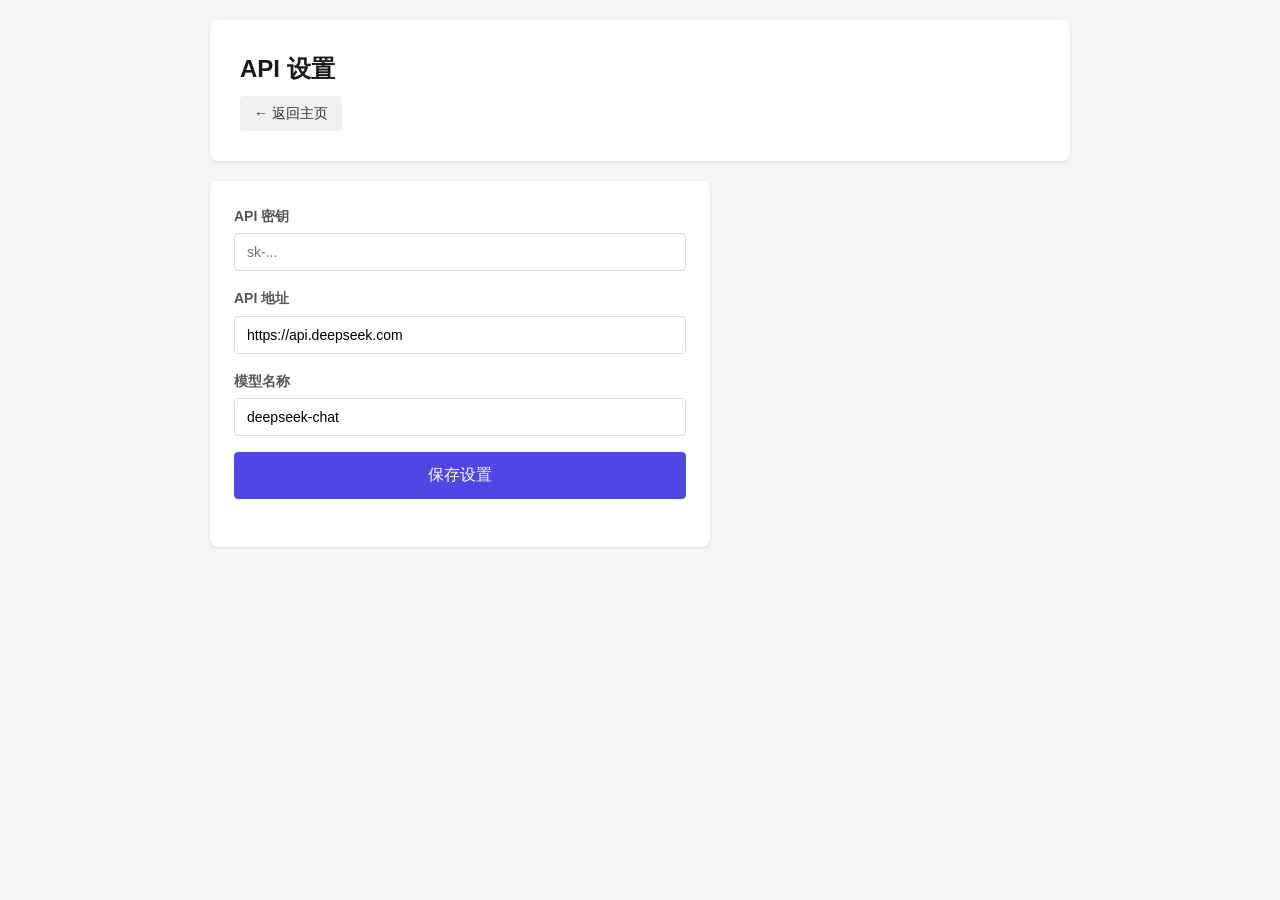
==== templates/settings.html @ 2b5af02e "修复: 完善项目安全性，重建丢失的前端文件 - 新增 templates/index.html, settings.html (原仓库缺失) - 新增 static/app.js, style.css" ====
<!DOCTYPE html>
<html lang="zh-CN">
<head>
    <meta charset="UTF-8">
    <meta name="viewport" content="width=device-width, initial-scale=1.0">
    <title>API 设置 - AI 文献总结器</title>
    <link rel="stylesheet" href="/static/style.css">
</head>
<body>
    <div class="container">
        <header>
            <h1>API 设置</h1>
            <a href="/" class="btn-link">← 返回主页</a>
        </header>

        <section class="settings-form">
            <div class="input-group">
                <label>API 密钥</label>
                <input type="password" id="apiKey" placeholder="sk-...">
            </div>
            <div class="input-group">
                <label>API 地址</label>
                <input type="text" id="apiUrl" value="https://api.deepseek.com" placeholder="https://api.deepseek.com">
            </div>
            <div class="input-group">
                <label>模型名称</label>
                <input type="text" id="modelName" value="deepseek-chat" placeholder="deepseek-chat">
            </div>
            <button id="btnSave" class="btn-primary">保存设置</button>
            <div id="saveResult" class="result-hint"></div>
        </section>
    </div>

    <script src="/static/app.js"></script>
</body>
</html>
---- static/style.css ----
* {
    margin: 0;
    padding: 0;
    box-sizing: border-box;
}

body {
    font-family: -apple-system, BlinkMacSystemFont, "Segoe UI", "Microsoft YaHei", sans-serif;
    background: #f5f5f5;
    color: #333;
    line-height: 1.6;
}

.container {
    max-width: 900px;
    margin: 0 auto;
    padding: 20px;
}

header {
    background: white;
    padding: 30px;
    border-radius: 8px;
    margin-bottom: 20px;
    box-shadow: 0 1px 3px rgba(0,0,0,0.1);
}

header h1 {
    font-size: 24px;
    margin-bottom: 8px;
    color: #1a1a1a;
}

header p {
    color: #666;
    margin-bottom: 12px;
}

.btn-link {
    display: inline-block;
    padding: 6px 14px;
    background: #f0f0f0;
    border-radius: 4px;
    text-decoration: none;
    color: #333;
    font-size: 14px;
}

.btn-link:hover {
    background: #e0e0e0;
}

section {
    background: white;
    padding: 24px;
    border-radius: 8px;
    margin-bottom: 20px;
    box-shadow: 0 1px 3px rgba(0,0,0,0.1);
}

.input-group {
    margin-bottom: 16px;
}

.input-group label {
    display: block;
    margin-bottom: 6px;
    font-weight: 600;
    font-size: 14px;
    color: #555;
}

.input-group input {
    width: 100%;
    padding: 10px 12px;
    border: 1px solid #ddd;
    border-radius: 4px;
    font-size: 14px;
}

.input-group input:focus {
    outline: none;
    border-color: #4f46e5;
    box-shadow: 0 0 0 3px rgba(79,70,229,0.1);
}

button {
    padding: 10px 20px;
    border: 1px solid #ddd;
    border-radius: 4px;
    font-size: 14px;
    cursor: pointer;
    background: #f8f8f8;
}

button:hover {
    background: #eee;
}

.btn-primary {
    background: #4f46e5;
    color: white;
    border-color: #4f46e5;
}

.btn-primary:hover {
    background: #4338ca;
}

.btn-primary:disabled {
    background: #bbb;
    border-color: #bbb;
    cursor: not-allowed;
}

.controls .btn-primary {
    margin-top: 12px;
    width: 100%;
    padding: 12px;
    font-size: 16px;
}

.result-hint {
    margin-top: 8px;
    padding: 8px 12px;
    border-radius: 4px;
    font-size: 13px;
}

.result-hint.success {
    background: #ecfdf5;
    color: #065f46;
}

.result-hint.error {
    background: #fef2f2;
    color: #991b1b;
}

.progress {
    margin-top: 16px;
    height: 8px;
    background: #e5e7eb;
    border-radius: 4px;
    overflow: hidden;
}

.progress-fill {
    height: 100%;
    background: #4f46e5;
    border-radius: 4px;
    transition: width 0.3s;
}

.progress-text {
    margin-top: 8px;
    font-size: 13px;
    color: #666;
    text-align: center;
}

.results-header {
    display: flex;
    justify-content: space-between;
    align-items: center;
    margin-bottom: 16px;
}

.results-header h2 {
    font-size: 18px;
}

.table-wrapper {
    overflow-x: auto;
}

table {
    width: 100%;
    border-collapse: collapse;
    font-size: 13px;
}

th, td {
    padding: 10px 12px;
    text-align: left;
    border-bottom: 1px solid #eee;
}

th {
    background: #f9fafb;
    font-weight: 600;
    color: #555;
    white-space: nowrap;
}

tr:hover {
    background: #f9fafb;
}

td {
    max-width: 200px;
    overflow: hidden;
    text-overflow: ellipsis;
    white-space: nowrap;
    cursor: pointer;
}

td.status-ok {
    color: #059669;
}

td.status-fail {
    color: #dc2626;
}

.detail-panel {
    margin-top: 16px;
    padding: 20px;
    background: #f9fafb;
    border-radius: 4px;
    font-size: 14px;
    display: none;
}

.detail-panel.show {
    display: block;
}

.detail-panel h3 {
    margin-bottom: 12px;
    font-size: 16px;
}

.detail-panel .field {
    margin-bottom: 10px;
}

.detail-panel .field-label {
    font-weight: 600;
    color: #555;
    margin-bottom: 2px;
}

.detail-panel .field-value {
    color: #333;
}

.settings-form {
    max-width: 500px;
}

.settings-form .btn-primary {
    width: 100%;
    padding: 12px;
    font-size: 16px;
}

@media (max-width: 640px) {
    .container {
        padding: 10px;
    }
    header {
        padding: 20px;
    }
    th, td {
        padding: 6px 8px;
        font-size: 12px;
    }
}
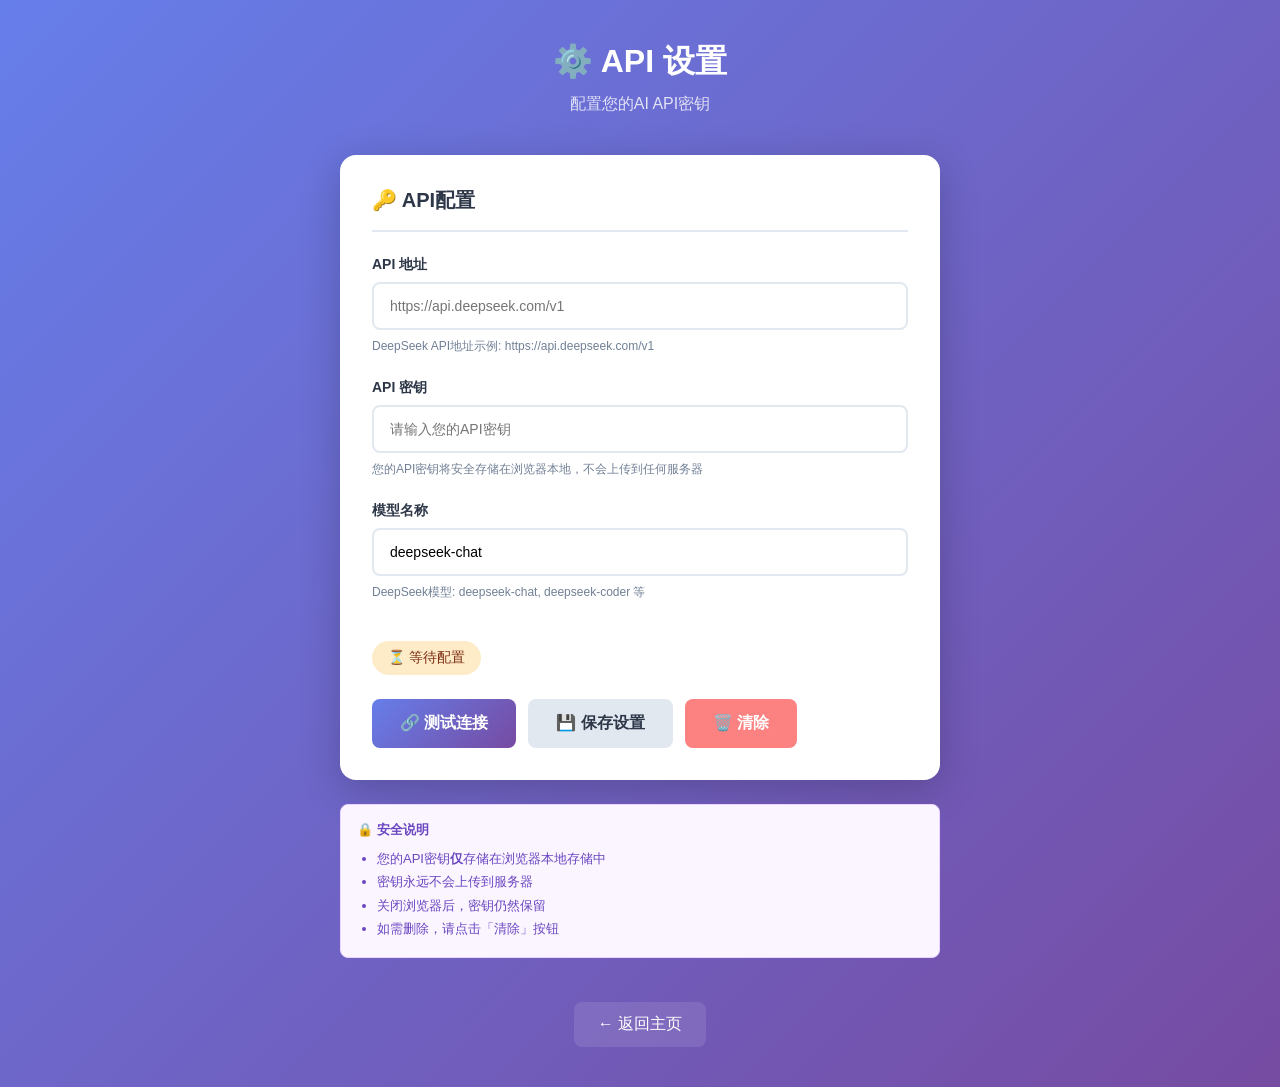
==== commit 1617927e: "美化: 升级UI为紫色渐变毛玻璃风格 - 升级配色: 紫色渐变背景 + 毛玻璃导航栏 - 新增Toast消息提示（底部滑入动画） - 新增详情弹窗（含调试信息切换） - 新增API连接测试按钮 - 新" ====
--- a/templates/settings.html
+++ b/templates/settings.html
@@ -3,32 +3,60 @@
 <head>
     <meta charset="UTF-8">
     <meta name="viewport" content="width=device-width, initial-scale=1.0">
-    <title>API 设置 - AI 文献总结器</title>
+    <title>设置 - 文献浏览器</title>
     <link rel="stylesheet" href="/static/style.css">
 </head>
-<body>
-    <div class="container">
-        <header>
-            <h1>API 设置</h1>
-            <a href="/" class="btn-link">← 返回主页</a>
-        </header>
+<body style="padding: 40px 20px;">
+    <div class="settings-container">
+        <div class="settings-header">
+            <h1>⚙️ API 设置</h1>
+            <p>配置您的AI API密钥</p>
+        </div>
 
-        <section class="settings-form">
-            <div class="input-group">
-                <label>API 密钥</label>
-                <input type="password" id="apiKey" placeholder="sk-...">
+        <div class="card">
+            <h2 style="color:#2d3748;font-size:20px;margin-bottom:24px;padding-bottom:16px;border-bottom:2px solid #e2e8f0;">🔑 API配置</h2>
+
+            <div class="form-group">
+                <label for="apiUrl">API 地址</label>
+                <input type="text" id="apiUrl" placeholder="https://api.deepseek.com/v1">
+                <div class="hint">DeepSeek API地址示例: https://api.deepseek.com/v1</div>
             </div>
-            <div class="input-group">
-                <label>API 地址</label>
-                <input type="text" id="apiUrl" value="https://api.deepseek.com" placeholder="https://api.deepseek.com">
+
+            <div class="form-group">
+                <label for="apiKey">API 密钥</label>
+                <input type="password" id="apiKey" placeholder="请输入您的API密钥">
+                <div class="hint">您的API密钥将安全存储在浏览器本地，不会上传到任何服务器</div>
             </div>
-            <div class="input-group">
-                <label>模型名称</label>
-                <input type="text" id="modelName" value="deepseek-chat" placeholder="deepseek-chat">
+
+            <div class="form-group">
+                <label for="modelName">模型名称</label>
+                <input type="text" id="modelName" placeholder="deepseek-chat" value="deepseek-chat">
+                <div class="hint">DeepSeek模型: deepseek-chat, deepseek-coder 等</div>
             </div>
-            <button id="btnSave" class="btn-primary">保存设置</button>
-            <div id="saveResult" class="result-hint"></div>
-        </section>
+
+            <div id="statusDisplay" class="status-indicator status-pending">⏳ 等待配置</div>
+            <div id="alertContainer"></div>
+
+            <div class="btn-group">
+                <button class="btn btn-primary" id="testBtn">🔗 测试连接</button>
+                <button class="btn btn-secondary" id="saveBtn">💾 保存设置</button>
+                <button class="btn btn-danger" id="clearBtn">🗑️ 清除</button>
+            </div>
+        </div>
+
+        <div class="security-note">
+            <h4>🔒 安全说明</h4>
+            <ul>
+                <li>您的API密钥<strong>仅</strong>存储在浏览器本地存储中</li>
+                <li>密钥永远不会上传到服务器</li>
+                <li>关闭浏览器后，密钥仍然保留</li>
+                <li>如需删除，请点击「清除」按钮</li>
+            </ul>
+        </div>
+
+        <div style="text-align: center; margin-top: 24px;">
+            <a href="/" class="nav-link">← 返回主页</a>
+        </div>
     </div>
 
     <script src="/static/app.js"></script>
--- a/static/style.css
+++ b/static/style.css
@@ -1,3 +1,4 @@
+/* ========== 全局 ========== */
 * {
     margin: 0;
     padding: 0;
@@ -5,265 +6,630 @@
 }
 
 body {
-    font-family: -apple-system, BlinkMacSystemFont, "Segoe UI", "Microsoft YaHei", sans-serif;
-    background: #f5f5f5;
-    color: #333;
-    line-height: 1.6;
-}
-
-.container {
-    max-width: 900px;
-    margin: 0 auto;
-    padding: 20px;
-}
-
-header {
+    font-family: -apple-system, BlinkMacSystemFont, "Segoe UI", Roboto, "Helvetica Neue", Arial, sans-serif;
+    background: linear-gradient(135deg, #667eea 0%, #764ba2 100%);
+    min-height: 100vh;
+}
+
+/* ========== 顶部导航 ========== */
+.header {
+    background: rgba(255, 255, 255, 0.1);
+    backdrop-filter: blur(10px);
+    padding: 20px 40px;
+    display: flex;
+    justify-content: space-between;
+    align-items: center;
+}
+
+.header h1 {
+    color: white;
+    font-size: 24px;
+}
+
+.header-right {
+    display: flex;
+    gap: 12px;
+}
+
+.header-btn {
+    padding: 10px 20px;
+    background: rgba(255, 255, 255, 0.2);
+    border: none;
+    border-radius: 8px;
+    color: white;
+    cursor: pointer;
+    text-decoration: none;
+    font-size: 14px;
+    transition: background 0.2s;
+}
+
+.header-btn:hover {
+    background: rgba(255, 255, 255, 0.3);
+}
+
+/* ========== 主页内容 ========== */
+.main-content {
+    max-width: 1200px;
+    margin: 40px auto;
+    padding: 0 20px;
+}
+
+.card {
     background: white;
-    padding: 30px;
-    border-radius: 8px;
+    border-radius: 16px;
+    box-shadow: 0 10px 40px rgba(0, 0, 0, 0.2);
+    padding: 32px;
+    margin-bottom: 24px;
+}
+
+.card-header {
+    display: flex;
+    align-items: center;
+    gap: 16px;
+    margin-bottom: 24px;
+}
+
+.step-number {
+    width: 40px;
+    height: 40px;
+    background: linear-gradient(135deg, #667eea 0%, #764ba2 100%);
+    border-radius: 50%;
+    display: flex;
+    align-items: center;
+    justify-content: center;
+    color: white;
+    font-weight: bold;
+    font-size: 18px;
+}
+
+.card-header h2 {
+    color: #2d3748;
+    font-size: 20px;
+}
+
+/* ========== 输入框 ========== */
+.input-group {
     margin-bottom: 20px;
-    box-shadow: 0 1px 3px rgba(0,0,0,0.1);
-}
-
-header h1 {
-    font-size: 24px;
-    margin-bottom: 8px;
-    color: #1a1a1a;
-}
-
-header p {
-    color: #666;
-    margin-bottom: 12px;
-}
-
-.btn-link {
-    display: inline-block;
-    padding: 6px 14px;
-    background: #f0f0f0;
-    border-radius: 4px;
-    text-decoration: none;
-    color: #333;
-    font-size: 14px;
-}
-
-.btn-link:hover {
-    background: #e0e0e0;
-}
-
-section {
-    background: white;
-    padding: 24px;
-    border-radius: 8px;
-    margin-bottom: 20px;
-    box-shadow: 0 1px 3px rgba(0,0,0,0.1);
-}
-
-.input-group {
-    margin-bottom: 16px;
 }
 
 .input-group label {
     display: block;
-    margin-bottom: 6px;
+    margin-bottom: 8px;
     font-weight: 600;
-    font-size: 14px;
-    color: #555;
+    color: #2d3748;
 }
 
 .input-group input {
     width: 100%;
-    padding: 10px 12px;
-    border: 1px solid #ddd;
-    border-radius: 4px;
-    font-size: 14px;
+    padding: 14px 16px;
+    border: 2px solid #e2e8f0;
+    border-radius: 8px;
+    font-size: 14px;
+    transition: border-color 0.2s;
 }
 
 .input-group input:focus {
     outline: none;
-    border-color: #4f46e5;
-    box-shadow: 0 0 0 3px rgba(79,70,229,0.1);
-}
-
-button {
-    padding: 10px 20px;
-    border: 1px solid #ddd;
-    border-radius: 4px;
-    font-size: 14px;
+    border-color: #667eea;
+}
+
+/* ========== 按钮 ========== */
+.btn {
+    padding: 14px 28px;
+    border: none;
+    border-radius: 8px;
+    font-size: 16px;
+    font-weight: 600;
     cursor: pointer;
-    background: #f8f8f8;
-}
-
-button:hover {
-    background: #eee;
+    transition: all 0.2s;
+    display: inline-flex;
+    align-items: center;
+    gap: 8px;
 }
 
 .btn-primary {
-    background: #4f46e5;
-    color: white;
-    border-color: #4f46e5;
+    background: linear-gradient(135deg, #667eea 0%, #764ba2 100%);
+    color: white;
 }
 
 .btn-primary:hover {
-    background: #4338ca;
+    transform: translateY(-2px);
+    box-shadow: 0 4px 12px rgba(102, 126, 234, 0.4);
 }
 
 .btn-primary:disabled {
-    background: #bbb;
-    border-color: #bbb;
+    opacity: 0.5;
     cursor: not-allowed;
-}
-
-.controls .btn-primary {
+    transform: none;
+}
+
+.btn-secondary {
+    background: #e2e8f0;
+    color: #2d3748;
+}
+
+.btn-secondary:hover {
+    background: #cbd5e0;
+}
+
+.btn-success {
+    background: #48bb78;
+    color: white;
+}
+
+.btn-success:hover {
+    background: #38a169;
+}
+
+.btn-danger {
+    background: #fc8181;
+    color: white;
+}
+
+.btn-danger:hover {
+    background: #f56565;
+}
+
+.btn-large {
+    padding: 18px 40px;
+    font-size: 18px;
+}
+
+/* ========== 结果区域 ========== */
+.result-box {
+    margin-top: 16px;
+    padding: 16px;
+    background: #f7fafc;
+    border-radius: 8px;
+    border-left: 4px solid #667eea;
+}
+
+/* ========== 进度条 ========== */
+.progress-container {
+    margin-top: 20px;
+}
+
+.progress-bar-wrapper {
+    height: 24px;
+    background: #e2e8f0;
+    border-radius: 12px;
+    overflow: hidden;
+}
+
+.progress-bar {
+    height: 100%;
+    background: linear-gradient(135deg, #667eea 0%, #764ba2 100%);
+    border-radius: 12px;
+    transition: width 0.3s ease;
+    display: flex;
+    align-items: center;
+    justify-content: center;
+    color: white;
+    font-size: 12px;
+    font-weight: 600;
+}
+
+.progress-info {
     margin-top: 12px;
-    width: 100%;
-    padding: 12px;
-    font-size: 16px;
-}
-
-.result-hint {
-    margin-top: 8px;
-    padding: 8px 12px;
-    border-radius: 4px;
+    color: #4a5568;
+    font-size: 14px;
+    text-align: center;
+}
+
+/* ========== Toast ========== */
+.toast {
+    position: fixed;
+    bottom: 30px;
+    left: 50%;
+    transform: translateX(-50%) translateY(100px);
+    padding: 16px 32px;
+    border-radius: 8px;
+    color: white;
+    font-weight: 500;
+    opacity: 0;
+    transition: all 0.3s ease;
+    z-index: 1000;
+}
+
+.toast.show {
+    transform: translateX(-50%) translateY(0);
+    opacity: 1;
+}
+
+.toast.success { background: #48bb78; }
+.toast.error   { background: #f56565; }
+.toast.info    { background: #4299e1; }
+
+/* ========== API 状态 ========== */
+.api-status {
+    display: inline-flex;
+    align-items: center;
+    gap: 8px;
+    padding: 8px 16px;
+    border-radius: 20px;
     font-size: 13px;
-}
-
-.result-hint.success {
-    background: #ecfdf5;
-    color: #065f46;
-}
-
-.result-hint.error {
-    background: #fef2f2;
-    color: #991b1b;
-}
-
-.progress {
+    margin-left: 16px;
+}
+
+.api-status.configured     { background: #c6f6d5; color: #22543d; }
+.api-status.not-configured { background: #fed7d2; color: #742a2a; }
+
+/* ========== 工具类 ========== */
+.hidden { display: none; }
+
+.folder-input-row {
+    display: flex;
+    gap: 12px;
+}
+
+.folder-input-row input { flex: 1; }
+
+/* ========== 预览表格 ========== */
+.preview-section {
+    overflow-x: auto;
+    max-height: 500px;
+    overflow-y: auto;
     margin-top: 16px;
-    height: 8px;
-    background: #e5e7eb;
-    border-radius: 4px;
-    overflow: hidden;
-}
-
-.progress-fill {
-    height: 100%;
-    background: #4f46e5;
-    border-radius: 4px;
-    transition: width 0.3s;
-}
-
-.progress-text {
-    margin-top: 8px;
-    font-size: 13px;
-    color: #666;
-    text-align: center;
-}
-
-.results-header {
-    display: flex;
-    justify-content: space-between;
-    align-items: center;
-    margin-bottom: 16px;
-}
-
-.results-header h2 {
-    font-size: 18px;
-}
-
-.table-wrapper {
-    overflow-x: auto;
-}
-
-table {
+}
+
+.preview-table {
     width: 100%;
     border-collapse: collapse;
     font-size: 13px;
 }
 
-th, td {
-    padding: 10px 12px;
+.preview-table th,
+.preview-table td {
+    padding: 12px 16px;
     text-align: left;
-    border-bottom: 1px solid #eee;
-}
-
-th {
-    background: #f9fafb;
+    border-bottom: 1px solid #e2e8f0;
+}
+
+.preview-table th {
+    background: #f7fafc;
     font-weight: 600;
-    color: #555;
-    white-space: nowrap;
-}
-
-tr:hover {
-    background: #f9fafb;
-}
-
-td {
+    color: #4a5568;
+    position: sticky;
+    top: 0;
+    z-index: 1;
+}
+
+.preview-table tr:hover       { background: #f7fafc; }
+.preview-table .success-row   { background: #f0fff4; }
+.preview-table .failed-row    { background: #fff5f5; }
+.preview-table .failed-cell   { color: #f56565; font-style: italic; }
+
+.preview-table .truncate {
     max-width: 200px;
     overflow: hidden;
     text-overflow: ellipsis;
     white-space: nowrap;
+}
+
+.expand-btn {
+    background: none;
+    border: 1px solid #667eea;
+    color: #667eea;
+    padding: 4px 10px;
+    border-radius: 4px;
+    font-size: 12px;
     cursor: pointer;
-}
-
-td.status-ok {
-    color: #059669;
-}
-
-td.status-fail {
-    color: #dc2626;
-}
-
-.detail-panel {
+    transition: all 0.2s;
+}
+
+.expand-btn:hover {
+    background: #667eea;
+    color: white;
+}
+
+.preview-header {
+    display: flex;
+    justify-content: space-between;
+    align-items: center;
+    margin-bottom: 16px;
+}
+
+.preview-header .info {
+    color: #718096;
+    font-size: 14px;
+}
+
+.export-section {
+    text-align: center;
+    padding: 20px;
+}
+
+/* ========== 错误摘要 ========== */
+.error-summary {
+    background: #fff5f5;
+    border: 1px solid #fed7d7;
+    border-radius: 8px;
+    padding: 16px;
     margin-top: 16px;
-    padding: 20px;
-    background: #f9fafb;
-    border-radius: 4px;
-    font-size: 14px;
+}
+
+.error-summary h4 {
+    color: #c53030;
+    margin-bottom: 8px;
+}
+
+.error-summary ul {
+    margin-left: 20px;
+    color: #742a2a;
+    font-size: 14px;
+}
+
+/* ========== 统计 ========== */
+.stats-summary {
+    background: #e8f4fd;
+    border: 1px solid #b3d7f7;
+    border-radius: 8px;
+    padding: 16px;
+    margin-bottom: 16px;
+}
+
+.stats-summary h4 {
+    color: #1e5280;
+    margin-bottom: 12px;
+}
+
+.stats-grid {
+    display: grid;
+    grid-template-columns: repeat(auto-fit, minmax(150px, 1fr));
+    gap: 16px;
+    margin-bottom: 12px;
+}
+
+.stat-item {
+    text-align: center;
+    padding: 12px;
+    background: white;
+    border-radius: 6px;
+}
+
+.stat-value {
+    font-size: 24px;
+    font-weight: bold;
+    color: #1e5280;
+}
+
+.stat-label {
+    font-size: 13px;
+    color: #4a5568;
+    margin-top: 4px;
+}
+
+/* ========== 模态框 ========== */
+.modal {
+    position: fixed;
+    top: 0;
+    left: 0;
+    width: 100%;
+    height: 100%;
+    background: rgba(0, 0, 0, 0.5);
     display: none;
-}
-
-.detail-panel.show {
+    justify-content: center;
+    align-items: center;
+    z-index: 2000;
+}
+
+.modal.show { display: flex; }
+
+.modal-content {
+    background: white;
+    border-radius: 16px;
+    width: 90%;
+    max-width: 900px;
+    max-height: 85vh;
+    overflow: hidden;
+    box-shadow: 0 20px 60px rgba(0, 0, 0, 0.3);
+}
+
+.modal-header {
+    display: flex;
+    justify-content: space-between;
+    align-items: center;
+    padding: 20px 24px;
+    border-bottom: 1px solid #e2e8f0;
+}
+
+.modal-header h3 {
+    color: #2d3748;
+    font-size: 18px;
+}
+
+.modal-close {
+    background: none;
+    border: none;
+    font-size: 28px;
+    color: #718096;
+    cursor: pointer;
+    padding: 0;
+    line-height: 1;
+}
+
+.modal-close:hover { color: #2d3748; }
+
+.modal-body {
+    padding: 24px;
+    overflow-y: auto;
+    max-height: calc(80vh - 70px);
+}
+
+.detail-item { margin-bottom: 20px; }
+
+.detail-item label {
     display: block;
-}
-
-.detail-panel h3 {
-    margin-bottom: 12px;
+    font-weight: 600;
+    color: #4a5568;
+    margin-bottom: 8px;
+    font-size: 14px;
+}
+
+.detail-item .value {
+    color: #2d3748;
+    line-height: 1.8;
+    font-size: 15px;
+    white-space: pre-wrap;
+    word-wrap: break-word;
+    word-break: break-word;
+    overflow-wrap: break-word;
+    padding: 8px 0;
+}
+
+.detail-item .value.empty {
+    color: #a0aec0;
+    font-style: italic;
+}
+
+.debug-info {
+    background: #fffbeb;
+    border: 1px solid #fcd34d;
+    border-radius: 8px;
+    padding: 12px;
+    margin-bottom: 16px;
+    font-family: monospace;
+    font-size: 12px;
+    white-space: pre-wrap;
+    word-break: break-all;
+}
+
+.detail-divider {
+    border-top: 1px solid #e2e8f0;
+    margin: 20px 0;
+}
+
+/* ========== 设置页面 ========== */
+.settings-container {
+    max-width: 600px;
+    margin: 0 auto;
+}
+
+.settings-header {
+    text-align: center;
+    margin-bottom: 40px;
+}
+
+.settings-header h1 {
+    color: white;
+    font-size: 32px;
+    margin-bottom: 10px;
+}
+
+.settings-header p {
+    color: rgba(255, 255, 255, 0.8);
     font-size: 16px;
 }
 
-.detail-panel .field {
-    margin-bottom: 10px;
-}
-
-.detail-panel .field-label {
+.form-group {
+    margin-bottom: 24px;
+}
+
+.form-group label {
+    display: block;
+    margin-bottom: 8px;
     font-weight: 600;
-    color: #555;
-    margin-bottom: 2px;
-}
-
-.detail-panel .field-value {
-    color: #333;
-}
-
-.settings-form {
-    max-width: 500px;
-}
-
-.settings-form .btn-primary {
+    color: #2d3748;
+    font-size: 14px;
+}
+
+.form-group input {
     width: 100%;
-    padding: 12px;
-    font-size: 16px;
-}
-
-@media (max-width: 640px) {
-    .container {
-        padding: 10px;
+    padding: 14px 16px;
+    border: 2px solid #e2e8f0;
+    border-radius: 8px;
+    font-size: 14px;
+    transition: border-color 0.2s;
+}
+
+.form-group input:focus {
+    outline: none;
+    border-color: #667eea;
+}
+
+.form-group .hint {
+    margin-top: 8px;
+    font-size: 12px;
+    color: #718096;
+}
+
+.btn-group {
+    display: flex;
+    gap: 12px;
+    margin-top: 24px;
+}
+
+.alert {
+    padding: 16px;
+    border-radius: 8px;
+    margin-top: 16px;
+    font-size: 14px;
+}
+
+.alert-success { background: #c6f6d5; color: #22543d; border: 1px solid #9ae6b4; }
+.alert-error   { background: #fed7d7; color: #742a2a; border: 1px solid #feb2b2; }
+.alert-info    { background: #bee3f8; color: #2a4365; border: 1px solid #90cdf4; }
+
+.status-indicator {
+    display: inline-flex;
+    align-items: center;
+    gap: 8px;
+    padding: 8px 16px;
+    border-radius: 20px;
+    font-size: 14px;
+    margin-top: 16px;
+}
+
+.status-connected    { background: #c6f6d5; color: #22543d; }
+.status-disconnected { background: #fed7d7; color: #742a2a; }
+.status-pending      { background: #feebc8; color: #7c2d12; }
+
+.nav-link {
+    display: inline-flex;
+    align-items: center;
+    gap: 8px;
+    color: white;
+    text-decoration: none;
+    padding: 12px 24px;
+    background: rgba(255, 255, 255, 0.1);
+    border-radius: 8px;
+    margin-top: 20px;
+    transition: background 0.2s;
+}
+
+.nav-link:hover { background: rgba(255, 255, 255, 0.2); }
+
+.security-note {
+    background: #faf5ff;
+    border: 1px solid #e9d5ff;
+    border-radius: 8px;
+    padding: 16px;
+    margin-top: 24px;
+    font-size: 13px;
+    color: #6b46c1;
+}
+
+.security-note h4 {
+    margin-bottom: 8px;
+    display: flex;
+    align-items: center;
+    gap: 8px;
+}
+
+.security-note ul {
+    margin-left: 20px;
+    line-height: 1.8;
+}
+
+/* ========== 响应式 ========== */
+@media (max-width: 768px) {
+    .modal-content {
+        width: 95%;
+        max-height: 90vh;
     }
-    header {
-        padding: 20px;
-    }
-    th, td {
-        padding: 6px 8px;
-        font-size: 12px;
-    }
-}
+    .card { padding: 20px; }
+    .preview-section { max-height: 400px; }
+    .stat-value { font-size: 20px; }
+    .header { padding: 16px 20px; }
+    .header h1 { font-size: 20px; }
+}
